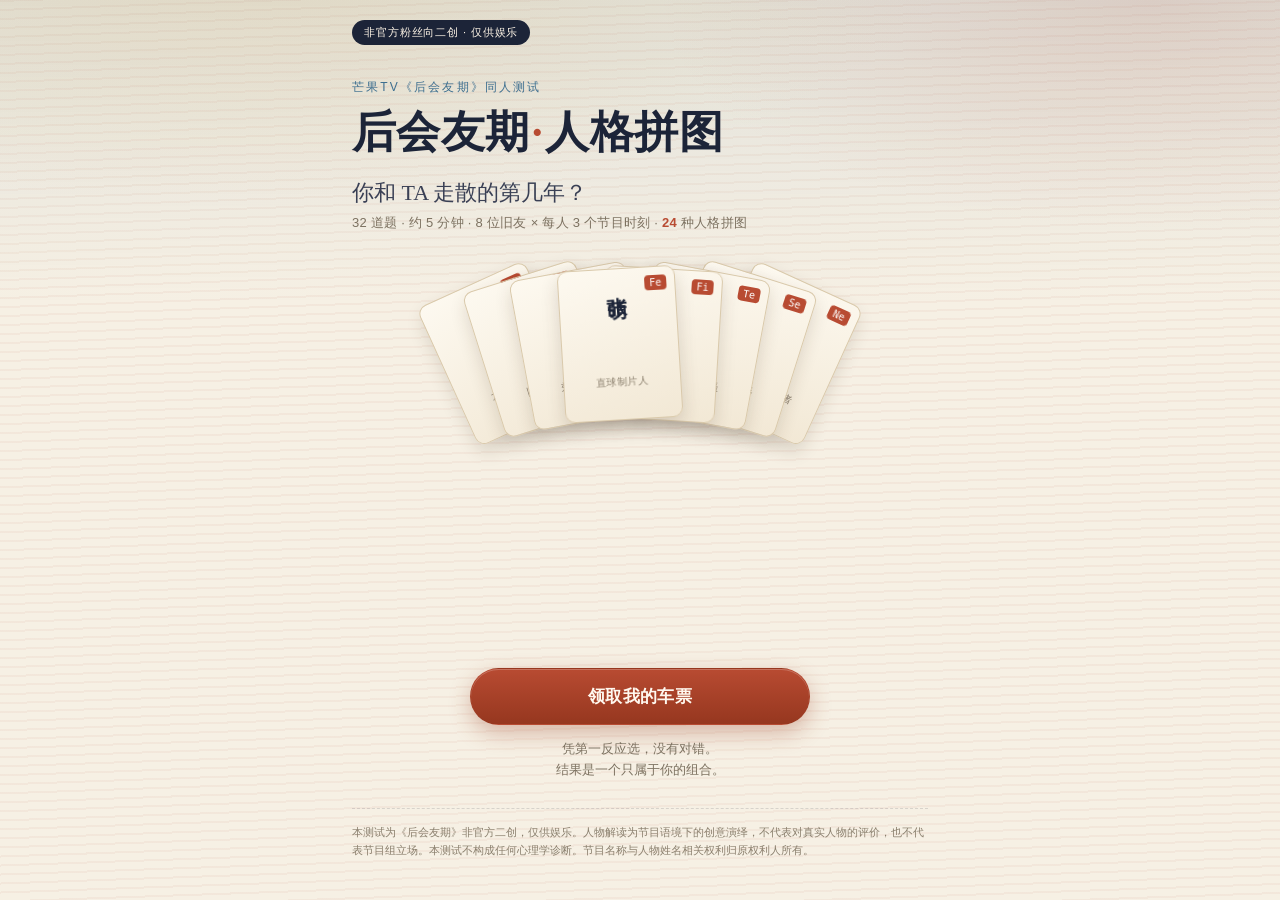
==== site/index.html @ d9848d62 "release: 后会友期 · 人格拼图（正式版）" ====
<!DOCTYPE html>
<html lang="zh-CN">
<head>
  <meta charset="utf-8">
  <meta name="viewport" content="width=device-width, initial-scale=1, viewport-fit=cover">
  <meta name="theme-color" content="#F6F0E4">
  <meta name="description" content="32 道题，测出你的《后会友期》人格拼图：一个人物 + 一个节目时间事件版本 + 一句本人台词。">
  <meta property="og:type" content="website">
  <meta property="og:title" content="后会友期 · 人格拼图">
  <meta property="og:description" content="32 道题，测出你的《后会友期》人格拼图：许飞「悬崖小屋版」、王子璇「露天烧烤版」……">
  <title>后会友期 · 人格拼图</title>
  <link rel="icon" href="favicon.svg" type="image/svg+xml">
  <link rel="stylesheet" href="style.css">
</head>
<body>
  <div id="app">

    <!-- ================= 封面 ================= -->
    <section id="screen-cover" class="screen is-active">
      <div class="cover-sky" aria-hidden="true"></div>
      <div class="cover-inner">
        <div class="topbar">
          <span class="tag">非官方粉丝向二创 · 仅供娱乐</span>
        </div>

        <header class="cover-header">
          <p class="kicker">芒果TV《后会友期》同人测试</p>
          <h1 class="cover-title">后会友期<span class="dot">·</span>人格拼图</h1>
          <p class="cover-hook">你和 TA 走散的第几年？</p>
          <p class="cover-sub">32 道题 · 约 5 分钟 · 8 位旧友 × 每人 3 个节目时刻 · <strong>24</strong> 种人格拼图</p>
        </header>

        <div class="ticket-fan" id="ticketFan" aria-label="8 位嘉宾人格位"></div>

        <div class="cover-actions">
          <button class="btn btn-primary btn-lg" id="btnStart">领取我的车票</button>
          <p class="cover-note">凭第一反应选，没有对错。<br>结果是一个只属于你的组合。</p>
        </div>

        <p class="disclaimer">本测试为《后会友期》非官方二创，仅供娱乐。人物解读为节目语境下的创意演绎，不代表对真实人物的评价，也不代表节目组立场。本测试不构成任何心理学诊断。节目名称与人物姓名相关权利归原权利人所有。</p>
      </div>
    </section>

    <!-- ================= 开场动画 ================= -->
    <section id="screen-intro" class="screen">
      <div class="intro-sky" aria-hidden="true"></div>
      <button class="btn btn-ghost btn-sm intro-skip" id="btnSkipIntro">跳过</button>
      <div class="intro-inner">
        <div class="intro-lines" id="introLines"></div>
        <p class="intro-foot" id="introFoot">凭第一反应作答 · 没有标准答案</p>
      </div>
    </section>

    <!-- ================= 答题 ================= -->
    <section id="screen-quiz" class="screen">
      <header class="quiz-top">
        <div class="quiz-meta">
          <span id="qIndex">第 1 / 32 题</span>
          <span id="qPart" class="quiz-part">第 1 天 · 检票上车</span>
        </div>
        <div class="train-progress">
          <div class="rail"><div class="rail-fill" id="railFill"></div></div>
          <div class="train" id="trainIcon" aria-hidden="true">▮▮</div>
          <div class="stations" id="stations"></div>
        </div>
        <p class="part-intro" id="partIntro"></p>
      </header>

      <main class="quiz-main">
        <h2 class="question-text" id="questionText"></h2>
        <div class="options" id="options"></div>
        <p class="choice-hint" id="choiceHint" aria-live="polite"></p>
      </main>

      <footer class="quiz-bottom">
        <button class="btn btn-ghost" id="btnBack">← 上一题</button>
        <span class="quiz-tip">A / B / C / D 也能选</span>
        <button class="btn btn-ghost" id="btnQuit">退出</button>
      </footer>
    </section>

    <!-- ================= 计算中 ================= -->
    <section id="screen-loading" class="screen">
      <div class="loading-inner">
        <div class="loading-window" aria-hidden="true">
          <div class="window-sky"></div>
          <div class="window-mountains"></div>
          <div class="window-train">▮▮▮</div>
        </div>
        <p class="loading-text" id="loadingText">正在回放你们那 18 天……</p>
        <div class="loading-dots" aria-hidden="true"><i></i><i></i><i></i></div>
      </div>
    </section>

    <!-- ================= 结果 ================= -->
    <section id="screen-result" class="screen">
      <div class="result-inner">
        <div class="topbar">
          <span class="tag">非官方二创 · 仅供娱乐</span>
          <button class="btn btn-ghost btn-sm" id="btnRestartTop">再测一次</button>
        </div>

        <!-- 1. 人格拼图（含台词） -->
        <article class="ticket" id="ticket">
          <div class="ticket-head">
            <span class="ticket-brand">后会友期 · 人格拼图</span>
            <span class="ticket-code" id="ticketCode">HHYQ-——-——</span>
          </div>
          <div class="ticket-main">
            <p class="ticket-label">你的人格拼图</p>
            <h1 class="ticket-combo" id="ticketCombo"></h1>
            <div class="quote-block" id="quoteBlock">
              <p class="quote-text" id="quoteText"></p>
              <p class="quote-meta" id="quoteMeta"></p>
              <p class="quote-note" id="quoteNote"></p>
            </div>
          </div>
          <div class="ticket-divider" aria-hidden="true"></div>
          <div class="ticket-stamp" id="ticketStamp" aria-hidden="true">已 检 票</div>
        </article>

        <!-- 2. 判词 -->
        <div class="verdict" id="verdict"></div>

        <!-- 3. 人物关系 -->
        <h3 class="section-title">人物关系 <span class="section-sub">照见你的盲区与松弛面</span></h3>
        <div class="relations" id="relations"></div>

        <!-- 4. 中间：本我位 / 关系位 / 社会位 -->
        <h3 class="section-title">你的三层拼图 <span class="section-sub">本我位 · 关系位 · 社会位</span></h3>
        <div class="cards" id="modules"></div>

        <!-- 5. 数据 -->
        <h3 class="section-title">你的数据 <span class="section-sub">八维 / 九型 / 关系行动</span></h3>
        <div class="charts">
          <div class="chart-card">
            <h4>心智能量雷达</h4>
            <div class="radar-wrap"><svg id="radar" viewBox="0 0 280 280" role="img" aria-label="八维雷达图"></svg></div>
            <p class="chart-note" id="radarNote"></p>
          </div>
          <div class="chart-card">
            <h4>九型动机</h4>
            <div class="bars" id="eneaBars"></div>
            <p class="chart-note" id="eneaNote"></p>
          </div>
          <div class="chart-card">
            <h4>关系行动</h4>
            <div class="bars" id="actBars"></div>
            <div class="repair-meter">
              <div class="repair-labels"><span>告别</span><span>修复</span></div>
              <div class="repair-track"><div class="repair-marker" id="repairMarker"></div></div>
              <p class="chart-note" id="repairNote"></p>
            </div>
          </div>
        </div>

        <!-- 6. 最后：结局预测 & 一句话 -->
        <h3 class="section-title">结局预测 <span class="section-sub">这段走散的关系，你会怎么收场</span></h3>
        <div class="ending" id="ending"></div>

        <div class="result-actions">
          <button class="btn btn-primary" id="btnCopy">复制我的结果</button>
          <button class="btn btn-ghost" id="btnRestart">再测一次</button>
        </div>
        <p class="copy-hint" id="copyHint" aria-live="polite"></p>

        <p class="disclaimer">本测试为《后会友期》非官方二创，仅供娱乐。人物解读为节目语境下的创意演绎，不代表对真实人物的评价，也不代表节目组立场。本测试不构成任何心理学诊断。节目名称与人物姓名相关权利归原权利人所有。</p>
      </div>
    </section>

  </div>

  <script src="data.js"></script>
  <script src="scoring.js"></script>
  <script src="app.js"></script>
</body>
</html>
---- site/style.css ----
/* ============================================================
   后会友期 · 人格拼图 —— 页面样式
   设计概念：高原列车 · 丹霞票根
   ============================================================ */
:root {
  --ink: #1c2438;
  --ink-soft: #3a4055;
  --paper: #f6f0e4;
  --paper-deep: #efe6d3;
  --card: #fbf7ec;
  --rust: #b84b32;
  --rust-deep: #96371f;
  --amber: #e3a63c;
  --sky: #3c6e8f;
  --moss: #2f7d6d;
  --slate: #6b7a8f;
  --dust: #c9bca6;
  --line: #d9c9ab;
  --shadow: 0 10px 30px rgba(56, 38, 20, 0.14);
  --radius: 14px;
  --font-serif: "Noto Serif SC", "Source Han Serif SC", "Songti SC", "STSong", serif;
  --font-sans: "Noto Sans SC", "Source Han Sans SC", "PingFang SC", "Microsoft YaHei", sans-serif;
  --font-mono: "DIN Alternate", "JetBrains Mono", "SFMono-Regular", Consolas, monospace;
}

* { box-sizing: border-box; }
html, body { margin: 0; padding: 0; }
body {
  background:
    radial-gradient(1200px 500px at 20% -10%, rgba(227, 166, 60, 0.18), transparent 60%),
    radial-gradient(900px 420px at 90% 0%, rgba(184, 75, 50, 0.14), transparent 55%),
    var(--paper);
  color: var(--ink);
  font-family: var(--font-sans);
  -webkit-font-smoothing: antialiased;
  text-rendering: optimizeLegibility;
}
body::before {
  content: "";
  position: fixed;
  inset: 0;
  pointer-events: none;
  opacity: 0.35;
  background-image: radial-gradient(rgba(28, 36, 56, 0.09) 0.6px, transparent 0.7px);
  background-size: 4px 4px;
  z-index: 0;
}
#app { position: relative; z-index: 1; min-height: 100vh; }

.screen { display: none; min-height: 100vh; }
.screen.is-active { display: block; animation: screenIn 0.32s ease both; }
@keyframes screenIn { from { opacity: 0; transform: translateY(8px); } to { opacity: 1; transform: none; } }

/* ---------- 通用组件 ---------- */
.btn {
  appearance: none;
  border: 1px solid transparent;
  border-radius: 999px;
  font-family: var(--font-sans);
  font-size: 15px;
  font-weight: 600;
  letter-spacing: 0.02em;
  padding: 12px 22px;
  cursor: pointer;
  transition: transform 0.14s ease, box-shadow 0.14s ease, background 0.14s ease;
  touch-action: manipulation;
}
.btn:active { transform: translateY(1px) scale(0.995); }
.btn-primary {
  background: linear-gradient(180deg, var(--rust), var(--rust-deep));
  color: #fff8ef;
  box-shadow: 0 8px 22px rgba(150, 55, 31, 0.32), inset 0 1px 0 rgba(255, 255, 255, 0.22);
}
.btn-primary:hover { box-shadow: 0 10px 26px rgba(150, 55, 31, 0.4); }
.btn-lg { font-size: 17px; padding: 16px 34px; }
.btn-ghost {
  background: transparent;
  color: var(--ink-soft);
  border-color: rgba(28, 36, 56, 0.18);
}
.btn-ghost:hover { background: rgba(28, 36, 56, 0.05); }
.btn-sm { padding: 7px 14px; font-size: 13px; }

.tag {
  display: inline-flex;
  align-items: center;
  gap: 6px;
  font-size: 11px;
  letter-spacing: 0.08em;
  color: #fff6e8;
  background: var(--ink);
  border-radius: 999px;
  padding: 5px 12px;
}
.tag-ghost { background: transparent; color: var(--ink-soft); border: 1px dashed var(--line); }
.topbar { display: flex; justify-content: space-between; align-items: center; gap: 10px; }

.disclaimer {
  font-size: 11px;
  line-height: 1.7;
  color: #8a7f6d;
  margin: 26px 0 0;
  padding-top: 14px;
  border-top: 1px dashed rgba(28, 36, 56, 0.14);
}

/* ============================================================
   封面
   ============================================================ */
.cover-inner {
  max-width: 560px;
  margin: 0 auto;
  padding: 20px 22px 40px;
  min-height: 100vh;
  display: flex;
  flex-direction: column;
}
.cover-sky {
  position: fixed;
  inset: 0;
  z-index: -1;
  background:
    linear-gradient(180deg, rgba(60, 110, 143, 0.10), transparent 34%),
    repeating-linear-gradient(178deg, rgba(184, 75, 50, 0.05) 0 2px, transparent 2px 9px);
  pointer-events: none;
}
.cover-header { margin-top: 34px; }
.kicker {
  font-size: 12px;
  letter-spacing: 0.18em;
  color: var(--sky);
  margin: 0 0 10px;
}
.cover-title {
  font-family: var(--font-serif);
  font-weight: 700;
  font-size: clamp(30px, 8.6vw, 44px);
  line-height: 1.22;
  margin: 0;
  letter-spacing: 0.01em;
}
.cover-title .dot { color: var(--rust); padding: 0 2px; }
.cover-hook {
  font-family: var(--font-serif);
  font-size: clamp(18px, 4.6vw, 22px);
  margin: 18px 0 6px;
  color: var(--ink-soft);
}
.cover-sub { font-size: 13px; color: #7c7160; margin: 0; letter-spacing: 0.02em; }
.cover-sub strong { color: var(--rust); }

.ticket-fan {
  position: relative;
  height: 176px;
  margin: 26px 0 8px;
  perspective: 900px;
}
.fan-card {
  position: absolute;
  left: 50%;
  top: 10px;
  width: 118px;
  height: 152px;
  margin-left: -59px;
  background: linear-gradient(165deg, #fdf9f0, #f2e8d5);
  border: 1px solid var(--line);
  border-radius: 10px;
  box-shadow: 0 8px 18px rgba(56, 38, 20, 0.16);
  padding: 12px 10px;
  transform-origin: 50% 120%;
  transition: transform 0.3s ease, box-shadow 0.3s ease;
}
.fan-card:hover { box-shadow: 0 14px 26px rgba(56, 38, 20, 0.24); z-index: 5; }
.fan-card .fan-name {
  font-family: var(--font-serif);
  font-size: 20px;
  font-weight: 700;
  letter-spacing: 0.08em;
  writing-mode: vertical-rl;
  height: 86px;
  margin: 0 auto;
}
.fan-card .fan-role { font-size: 10px; color: #8a7f6d; text-align: center; margin-top: 8px; letter-spacing: 0.06em; }
.fan-card .fan-fn {
  position: absolute;
  top: 8px;
  right: 8px;
  font-family: var(--font-mono);
  font-size: 10px;
  color: #fff;
  background: var(--rust);
  border-radius: 4px;
  padding: 2px 5px;
}
.cover-actions { margin-top: auto; padding-top: 24px; text-align: center; }
.cover-actions .btn-primary { width: 100%; max-width: 340px; }
.cover-note { font-size: 12.5px; line-height: 1.7; color: #7c7160; margin: 14px 0 0; }

/* ============================================================
   答题
   ============================================================ */
.quiz-top {
  position: sticky;
  top: 0;
  z-index: 20;
  background: rgba(246, 240, 228, 0.92);
  backdrop-filter: blur(8px);
  border-bottom: 1px solid rgba(28, 36, 56, 0.08);
  padding: 14px 20px 16px;
}
.quiz-meta { display: flex; justify-content: space-between; align-items: baseline; max-width: 560px; margin: 0 auto 10px; }
.quiz-meta #qIndex { font-family: var(--font-mono); font-size: 12px; letter-spacing: 0.06em; color: var(--ink-soft); }
.quiz-part { font-size: 12px; color: var(--rust); letter-spacing: 0.04em; }
.train-progress { position: relative; max-width: 560px; margin: 0 auto; padding-bottom: 16px; }
.rail { height: 3px; background: rgba(28, 36, 56, 0.12); border-radius: 3px; overflow: hidden; }
.rail-fill { height: 100%; width: 0%; background: linear-gradient(90deg, var(--amber), var(--rust)); transition: width 0.35s ease; }
.train {
  position: absolute;
  top: -9px;
  left: 0%;
  transform: translateX(-50%);
  font-family: var(--font-mono);
  font-size: 11px;
  color: var(--rust-deep);
  background: var(--paper);
  border: 1px solid var(--line);
  border-radius: 4px;
  padding: 1px 4px;
  transition: left 0.35s ease;
}
.stations { position: absolute; left: 0; right: 0; bottom: 0; display: flex; justify-content: space-between; }
.stations span { font-size: 9px; color: #9a8f7c; transform: translateX(-50%); white-space: nowrap; }
.stations span:first-child { transform: none; }
.stations span:last-child { transform: translateX(-100%); }

.quiz-main { max-width: 560px; margin: 0 auto; padding: 30px 22px 20px; }
.question-text {
  font-family: var(--font-serif);
  font-size: clamp(20px, 5.4vw, 25px);
  line-height: 1.62;
  font-weight: 700;
  margin: 0 0 24px;
  min-height: 84px;
}
.options { display: flex; flex-direction: column; gap: 12px; }
.option {
  display: flex;
  align-items: center;
  gap: 14px;
  width: 100%;
  text-align: left;
  background: var(--card);
  border: 1px solid var(--line);
  border-radius: 12px;
  padding: 15px 16px;
  cursor: pointer;
  font-family: var(--font-sans);
  font-size: 16px;
  line-height: 1.45;
  color: var(--ink);
  box-shadow: 0 2px 0 rgba(28, 36, 56, 0.05);
  transition: border-color 0.14s ease, background 0.14s ease, transform 0.14s ease;
  position: relative;
  overflow: hidden;
}
.option::before {
  content: "";
  position: absolute;
  left: 47px;
  top: 0;
  bottom: 0;
  border-left: 1px dashed rgba(28, 36, 56, 0.14);
}
.option:hover { border-color: var(--rust); background: #fdf8ec; transform: translateX(2px); }
.option .seat {
  flex: 0 0 auto;
  width: 30px;
  height: 30px;
  border-radius: 8px;
  background: var(--ink);
  color: #f7f0e0;
  font-family: var(--font-mono);
  font-size: 13px;
  display: grid;
  place-items: center;
}
.option.is-chosen { border-color: var(--rust); background: #fbf1e2; }
.option.is-chosen .seat { background: var(--rust); }

.quiz-bottom {
  display: flex;
  justify-content: space-between;
  align-items: center;
  gap: 10px;
  max-width: 560px;
  margin: 0 auto;
  padding: 10px 22px 34px;
}
.quiz-tip { font-size: 11px; color: #9a8f7c; letter-spacing: 0.04em; }

/* ============================================================
   计算中
   ============================================================ */
#screen-loading { display: none; }
#screen-loading.is-active { display: grid; place-items: center; min-height: 100vh; }
.loading-inner { text-align: center; padding: 24px; }
.loading-window {
  position: relative;
  width: min(320px, 78vw);
  height: 170px;
  margin: 0 auto;
  border-radius: 14px 14px 6px 6px;
  border: 2px solid var(--ink);
  background: linear-gradient(180deg, #dbe7ea, #f4e5c8 62%, #e8c9a2);
  overflow: hidden;
  box-shadow: var(--shadow);
}
.window-sky { position: absolute; inset: 0; background: repeating-linear-gradient(176deg, rgba(184,75,50,.16) 0 3px, transparent 3px 12px); }
.window-mountains {
  position: absolute;
  left: -10%;
  right: -10%;
  bottom: 34px;
  height: 70px;
  background: linear-gradient(180deg, var(--rust-deep), #a8502f);
  clip-path: polygon(0 100%, 12% 44%, 22% 66%, 34% 26%, 46% 58%, 58% 34%, 70% 62%, 82% 40%, 100% 100%);
  opacity: 0.85;
}
.window-train {
  position: absolute;
  bottom: 26px;
  left: -40px;
  font-family: var(--font-mono);
  color: var(--ink);
  letter-spacing: -2px;
  animation: trainMove 2.2s linear infinite;
}
@keyframes trainMove { from { transform: translateX(0); } to { transform: translateX(calc(min(320px, 78vw) + 120px)); } }
.loading-text { font-family: var(--font-serif); font-size: 17px; margin: 26px 0 12px; color: var(--ink-soft); }
.loading-dots { display: flex; gap: 6px; justify-content: center; }
.loading-dots i { width: 6px; height: 6px; border-radius: 50%; background: var(--rust); animation: blink 1.1s infinite; }
.loading-dots i:nth-child(2) { animation-delay: 0.18s; }
.loading-dots i:nth-child(3) { animation-delay: 0.36s; }
@keyframes blink { 0%, 100% { opacity: 0.25; } 50% { opacity: 1; } }

/* ============================================================
   结果 · 票根
   ============================================================ */
.result-inner { max-width: 560px; margin: 0 auto; padding: 18px 20px 46px; }
.ticket {
  position: relative;
  background:
    radial-gradient(180px 120px at 85% 12%, rgba(227, 166, 60, 0.18), transparent 70%),
    linear-gradient(170deg, #fdf9ef, #f3e8d3);
  border: 1px solid #d6c4a4;
  border-radius: var(--radius);
  box-shadow: var(--shadow);
  padding: 20px 20px 18px;
  margin-top: 16px;
  overflow: hidden;
}
.ticket::before, .ticket::after {
  content: "";
  position: absolute;
  width: 22px;
  height: 22px;
  border-radius: 50%;
  background: var(--paper);
  border: 1px solid #d8c6a6;
  top: 50%;
  transform: translateY(-50%);
}
.ticket::before { left: -12px; }
.ticket::after { right: -12px; }
.ticket-head { display: flex; justify-content: space-between; align-items: center; gap: 8px; }
.ticket-brand { font-size: 11px; letter-spacing: 0.14em; color: #8a7f6d; }
.ticket-code { font-family: var(--font-mono); font-size: 10px; color: var(--rust-deep); letter-spacing: 0.02em; }
.ticket-main { padding: 14px 0 6px; text-align: left; }
.ticket-label { font-size: 10px; letter-spacing: 0.22em; color: var(--rust); margin: 0 0 8px; }
.ticket-combo {
  font-family: var(--font-serif);
  font-size: clamp(25px, 7.2vw, 34px);
  line-height: 1.32;
  font-weight: 700;
  margin: 0;
  letter-spacing: 0.01em;
}
.ticket-combo .seg-dot { color: var(--rust); padding: 0 6px; font-weight: 400; }
.ticket-segments { display: flex; flex-wrap: wrap; gap: 8px; margin-top: 12px; }
.seg-chip {
  font-size: 11px;
  color: var(--ink-soft);
  background: rgba(28, 36, 56, 0.05);
  border: 1px dashed rgba(28, 36, 56, 0.18);
  border-radius: 999px;
  padding: 4px 10px;
}
.seg-chip b { color: var(--rust-deep); font-weight: 600; }
.ticket-divider { border-top: 1px dashed rgba(28, 36, 56, 0.28); margin: 14px 0 12px; }
.ticket-foot { display: flex; gap: 18px; }
.ticket-foot > div { display: flex; flex-direction: column; gap: 3px; }
.ticket-foot .muted { font-size: 9px; letter-spacing: 0.18em; color: #9a8f7c; }
.ticket-foot strong { font-family: var(--font-mono); font-size: 12px; color: var(--ink); }
.ticket-stamp {
  position: absolute;
  right: 20px;
  top: 38%;
  transform: rotate(-14deg);
  font-family: var(--font-serif);
  font-size: 15px;
  letter-spacing: 0.32em;
  color: rgba(184, 75, 50, 0.72);
  border: 2px solid rgba(184, 75, 50, 0.55);
  border-radius: 50%;
  padding: 16px 10px;
  width: 92px;
  height: 92px;
  display: grid;
  place-items: center;
  text-align: center;
  opacity: 0.9;
  animation: stampIn 0.5s ease 0.25s both;
}
@keyframes stampIn { from { opacity: 0; transform: rotate(-14deg) scale(1.5); } to { opacity: 0.9; transform: rotate(-14deg) scale(1); } }

.verdict {
  margin: 22px 2px 6px;
  padding: 18px 18px;
  background: var(--card);
  border: 1px solid var(--line);
  border-left: 4px solid var(--rust);
  border-radius: 10px;
  font-family: var(--font-serif);
  font-size: 15px;
  line-height: 2;
  color: var(--ink-soft);
}
.verdict strong { color: var(--rust-deep); }

.tabs { display: flex; gap: 8px; margin: 24px 0 12px; overflow-x: auto; padding-bottom: 2px; }
.tab {
  flex: 0 0 auto;
  border: 1px solid var(--line);
  background: transparent;
  color: var(--ink-soft);
  border-radius: 999px;
  padding: 8px 14px;
  font-size: 13px;
  cursor: pointer;
  font-family: var(--font-sans);
}
.tab.is-active { background: var(--ink); color: #f7f0e0; border-color: var(--ink); }
.cards { display: flex; flex-direction: column; gap: 12px; }
.card {
  background: var(--card);
  border: 1px solid var(--line);
  border-radius: 12px;
  padding: 16px 16px 14px;
}
.card h4 { margin: 0 0 4px; font-family: var(--font-serif); font-size: 19px; }
.card .card-sub { font-size: 11px; color: var(--rust); letter-spacing: 0.1em; margin: 0 0 10px; }
.card p { margin: 0 0 8px; font-size: 13.5px; line-height: 1.8; color: var(--ink-soft); }
.card p:last-child { margin-bottom: 0; }
.card .quote { font-family: var(--font-serif); color: var(--ink); background: rgba(227, 166, 60, 0.12); border-radius: 8px; padding: 8px 10px; font-size: 13px; }

.section-title {
  font-family: var(--font-serif);
  font-size: 20px;
  margin: 30px 0 12px;
  display: flex;
  align-items: baseline;
  gap: 10px;
}
.section-sub { font-family: var(--font-sans); font-size: 11px; color: #9a8f7c; font-weight: 400; letter-spacing: 0.04em; }

.charts { display: flex; flex-direction: column; gap: 12px; }
.chart-card { background: var(--card); border: 1px solid var(--line); border-radius: 12px; padding: 16px; }
.chart-card h4 { margin: 0 0 10px; font-size: 13px; letter-spacing: 0.08em; color: var(--ink-soft); font-weight: 600; }
.radar-wrap { display: flex; justify-content: center; }
#radar { width: 100%; max-width: 300px; height: auto; }
.chart-note { font-size: 11.5px; line-height: 1.7; color: #8a7f6d; margin: 10px 0 0; }

.bars { display: flex; flex-direction: column; gap: 7px; }
.bar-row { display: grid; grid-template-columns: 78px 1fr 34px; align-items: center; gap: 8px; }
.bar-label { font-size: 11px; color: var(--ink-soft); white-space: nowrap; overflow: hidden; text-overflow: ellipsis; }
.bar-track { height: 8px; border-radius: 6px; background: rgba(28, 36, 56, 0.08); overflow: hidden; }
.bar-fill { height: 100%; width: 0; border-radius: 6px; background: linear-gradient(90deg, var(--amber), var(--rust)); transition: width 0.7s ease; }
.bar-row.is-main .bar-label { color: var(--rust-deep); font-weight: 600; }
.bar-row.is-main .bar-fill { background: linear-gradient(90deg, var(--rust), var(--rust-deep)); }
.bar-value { font-family: var(--font-mono); font-size: 10px; color: #9a8f7c; text-align: right; }

.repair-meter { margin-top: 14px; }
.repair-labels { display: flex; justify-content: space-between; font-size: 10px; color: #9a8f7c; letter-spacing: 0.12em; }
.repair-track { position: relative; height: 8px; border-radius: 6px; background: linear-gradient(90deg, var(--slate), #cfc6b6 48%, #cfc6b6 52%, var(--moss)); margin-top: 6px; }
.repair-marker {
  position: absolute;
  top: -5px;
  left: 50%;
  width: 18px;
  height: 18px;
  border-radius: 50%;
  background: var(--card);
  border: 3px solid var(--ink);
  transform: translateX(-50%);
  transition: left 0.7s ease;
}

.relations { display: flex; flex-direction: column; gap: 12px; }
.relation-card { display: flex; gap: 12px; background: var(--card); border: 1px solid var(--line); border-radius: 12px; padding: 14px; }
.relation-seat {
  flex: 0 0 auto;
  width: 46px;
  height: 46px;
  border-radius: 50%;
  background: var(--ink);
  color: #f7f0e0;
  display: grid;
  place-items: center;
  font-family: var(--font-serif);
  font-size: 17px;
}
.relation-body h4 { margin: 0 0 2px; font-size: 15px; }
.relation-body .relation-tag { font-size: 10px; color: var(--rust); letter-spacing: 0.1em; margin: 0 0 6px; }
.relation-body p { margin: 0; font-size: 12.5px; line-height: 1.7; color: var(--ink-soft); }

.ending { background: var(--card); border: 1px solid var(--line); border-radius: 12px; padding: 16px; }
.ending .ending-tag { display: inline-block; font-size: 10px; letter-spacing: 0.16em; padding: 3px 10px; border-radius: 999px; margin-bottom: 10px; }
.ending .ending-tag.repair { background: rgba(47, 125, 109, 0.14); color: var(--moss); }
.ending .ending-tag.leave { background: rgba(107, 122, 143, 0.16); color: var(--slate); }
.ending p { font-family: var(--font-serif); font-size: 14px; line-height: 1.95; color: var(--ink-soft); margin: 0 0 10px; }
.ending .ending-line { background: rgba(227, 166, 60, 0.14); border-radius: 8px; padding: 10px 12px; font-size: 13px; color: var(--ink); }
.ending .ending-line small { display: block; color: #9a8f7c; font-size: 10px; margin-bottom: 4px; letter-spacing: 0.08em; }

.result-actions { display: flex; gap: 10px; margin-top: 24px; }
.result-actions .btn { flex: 1; }
.copy-hint { min-height: 18px; font-size: 12px; color: var(--moss); margin: 8px 0 0; text-align: center; }

/* ---------- 响应式 ---------- */
@media (min-width: 720px) {
  .result-inner, .cover-inner { max-width: 620px; }
  .charts { display: grid; grid-template-columns: 1fr 1fr; }
  .charts .chart-card:first-child { grid-column: 1 / -1; }
}
@media (max-width: 360px) {
  .option { font-size: 15px; padding: 13px 12px; }
  .question-text { min-height: 70px; }
}

/* ---------- 动效降级 ---------- */
@media (prefers-reduced-motion: reduce) {
  *, *::before, *::after {
    animation-duration: 0.01ms !important;
    animation-iteration-count: 1 !important;
    transition-duration: 0.01ms !important;
  }
}

/* ============================================================
   v2 追加样式：开场动画 / 票根台词 / 三层拼图 / 姿态
   ============================================================ */
.ticket-combo { font-size: clamp(22px, 6.4vw, 30px); word-break: keep-all; }

.quote-block {
  margin-top: 16px;
  padding: 14px 14px 12px;
  background: rgba(227, 166, 60, 0.1);
  border-left: 3px solid var(--amber);
  border-radius: 8px;
}
.quote-text {
  font-family: var(--font-serif);
  font-size: 15px;
  line-height: 1.85;
  color: var(--ink);
  margin: 0 0 8px;
}
.quote-meta { font-size: 10.5px; color: #8a7f6d; margin: 0; letter-spacing: 0.02em; }
.quote-note { font-size: 10px; color: #a08a63; margin: 6px 0 0; line-height: 1.6; }

.part-intro {
  max-width: 560px;
  margin: 10px auto 0;
  font-family: var(--font-serif);
  font-size: 12.5px;
  color: #9a7a4e;
  letter-spacing: 0.02em;
  text-align: center;
  min-height: 18px;
}

/* ---------- 开场动画 ---------- */
#screen-intro { background: #141a2a; overflow: hidden; }
#screen-intro.is-active { display: block; }
.intro-sky {
  position: fixed;
  inset: 0;
  background:
    radial-gradient(900px 420px at 70% -10%, rgba(227, 166, 60, 0.22), transparent 60%),
    radial-gradient(700px 380px at 10% 110%, rgba(184, 75, 50, 0.4), transparent 60%),
    linear-gradient(180deg, #101726 0%, #1c2438 55%, #3a2a26 100%);
  z-index: 0;
}
.intro-skip {
  position: fixed;
  top: 18px;
  right: 18px;
  z-index: 5;
  color: rgba(255, 246, 232, 0.82);
  border-color: rgba(255, 246, 232, 0.28);
}
.intro-skip:hover { background: rgba(255, 246, 232, 0.08); }
.intro-inner {
  position: relative;
  z-index: 2;
  min-height: 100vh;
  display: flex;
  flex-direction: column;
  justify-content: center;
  padding: 74px 30px 60px;
  max-width: 520px;
  margin: 0 auto;
}
.intro-lines { display: flex; flex-direction: column; gap: 20px; }
.intro-line {
  font-family: var(--font-serif);
  font-size: clamp(18px, 4.8vw, 22px);
  line-height: 1.7;
  color: #f6edd9;
  margin: 0;
  opacity: 0;
  transform: translateY(10px);
  transition: opacity 0.7s ease, transform 0.7s ease;
}
.intro-line.is-visible { opacity: 1; transform: none; }
.intro-line.is-soft { opacity: 0.78; }
.intro-foot {
  margin-top: 44px;
  font-size: 11px;
  letter-spacing: 0.18em;
  color: rgba(246, 237, 217, 0.42);
}

/* ---------- 结局姿态 ---------- */
.ending-tag.wobble { background: rgba(227, 166, 60, 0.18); color: #a8761f; }

/* ---------- 关系位卡片里的高光/风险行 ---------- */
.card p + p { margin-top: 4px; }

/* ---------- 答题确认 & 防连点 ---------- */
.choice-hint {
  min-height: 20px;
  margin: 12px 2px 0;
  font-size: 12px;
  color: var(--moss);
  letter-spacing: 0.02em;
}
.option.is-chosen::after {
  content: "✓";
  position: absolute;
  right: 15px;
  top: 50%;
  transform: translateY(-50%);
  width: 22px;
  height: 22px;
  border-radius: 50%;
  background: var(--moss);
  color: #fff;
  font-size: 13px;
  line-height: 22px;
  text-align: center;
}
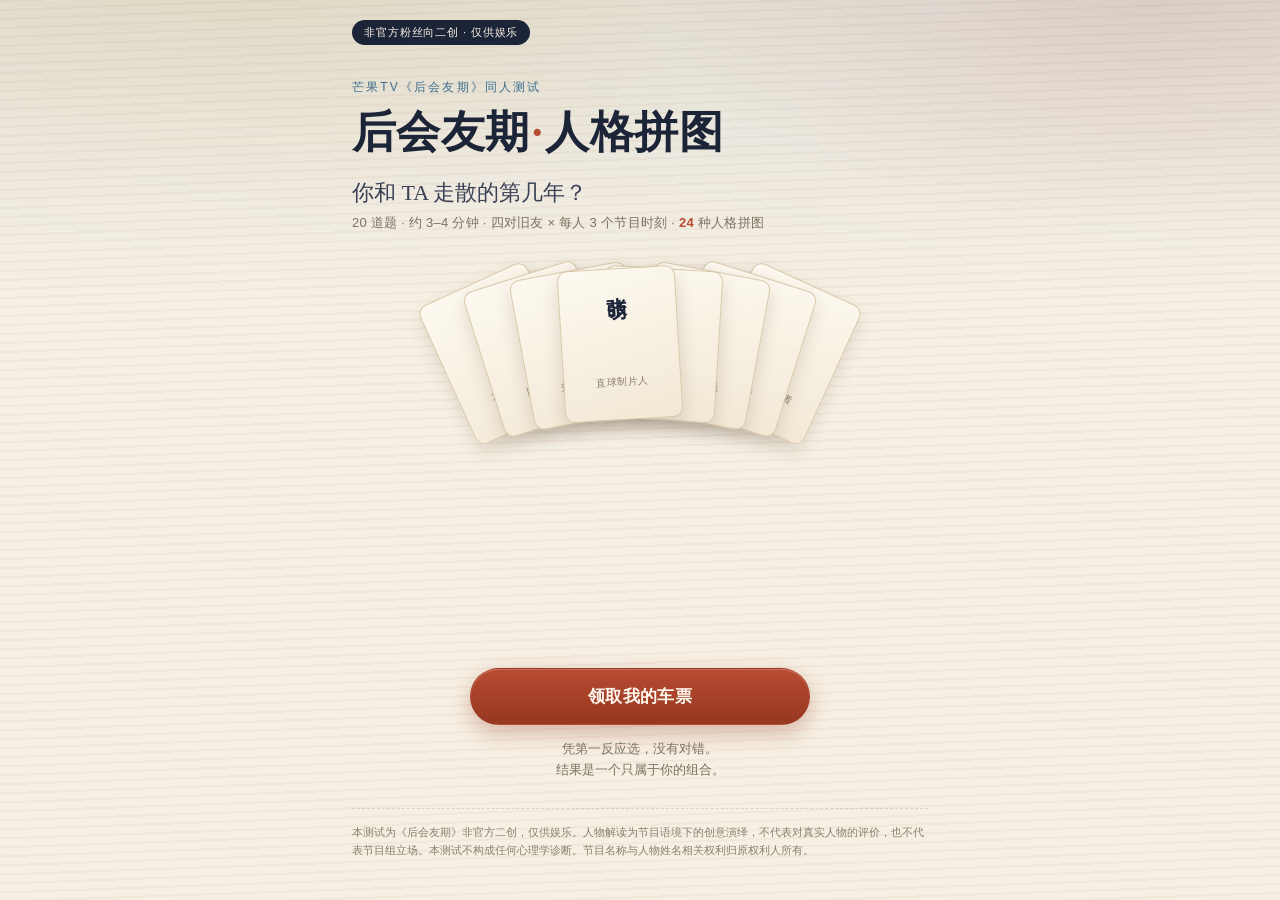
==== commit 35c40a24: "release: 后会友期 · 人格拼图（正式版）" ====
--- a/site/index.html
+++ b/site/index.html
@@ -4,10 +4,10 @@
   <meta charset="utf-8">
   <meta name="viewport" content="width=device-width, initial-scale=1, viewport-fit=cover">
   <meta name="theme-color" content="#F6F0E4">
-  <meta name="description" content="32 道题，测出你的《后会友期》人格拼图：一个人物 + 一个节目时间事件版本 + 一句本人台词。">
+  <meta name="description" content="20 道题，测出你的《后会友期》人格拼图：一个人物 + 一个节目时间事件版本 + 一句本人台词。">
   <meta property="og:type" content="website">
   <meta property="og:title" content="后会友期 · 人格拼图">
-  <meta property="og:description" content="32 道题，测出你的《后会友期》人格拼图：许飞「悬崖小屋版」、王子璇「露天烧烤版」……">
+  <meta property="og:description" content="20 道题，测出你的《后会友期》人格拼图：许飞「悬崖小屋版」、王子璇「露天烧烤版」……">
   <title>后会友期 · 人格拼图</title>
   <link rel="icon" href="favicon.svg" type="image/svg+xml">
   <link rel="stylesheet" href="style.css">
@@ -27,7 +27,7 @@
           <p class="kicker">芒果TV《后会友期》同人测试</p>
           <h1 class="cover-title">后会友期<span class="dot">·</span>人格拼图</h1>
           <p class="cover-hook">你和 TA 走散的第几年？</p>
-          <p class="cover-sub">32 道题 · 约 5 分钟 · 8 位旧友 × 每人 3 个节目时刻 · <strong>24</strong> 种人格拼图</p>
+          <p class="cover-sub">20 道题 · 约 3–4 分钟 · 四对旧友 × 每人 3 个节目时刻 · <strong>24</strong> 种人格拼图</p>
         </header>
 
         <div class="ticket-fan" id="ticketFan" aria-label="8 位嘉宾人格位"></div>
@@ -55,7 +55,7 @@
     <section id="screen-quiz" class="screen">
       <header class="quiz-top">
         <div class="quiz-meta">
-          <span id="qIndex">第 1 / 32 题</span>
+          <span id="qIndex">第 1 / 20 题</span>
           <span id="qPart" class="quiz-part">第 1 天 · 检票上车</span>
         </div>
         <div class="train-progress">
@@ -111,8 +111,6 @@
             <h1 class="ticket-combo" id="ticketCombo"></h1>
             <div class="quote-block" id="quoteBlock">
               <p class="quote-text" id="quoteText"></p>
-              <p class="quote-meta" id="quoteMeta"></p>
-              <p class="quote-note" id="quoteNote"></p>
             </div>
           </div>
           <div class="ticket-divider" aria-hidden="true"></div>
@@ -126,35 +124,7 @@
         <h3 class="section-title">人物关系 <span class="section-sub">照见你的盲区与松弛面</span></h3>
         <div class="relations" id="relations"></div>
 
-        <!-- 4. 中间：本我位 / 关系位 / 社会位 -->
-        <h3 class="section-title">你的三层拼图 <span class="section-sub">本我位 · 关系位 · 社会位</span></h3>
-        <div class="cards" id="modules"></div>
-
-        <!-- 5. 数据 -->
-        <h3 class="section-title">你的数据 <span class="section-sub">八维 / 九型 / 关系行动</span></h3>
-        <div class="charts">
-          <div class="chart-card">
-            <h4>心智能量雷达</h4>
-            <div class="radar-wrap"><svg id="radar" viewBox="0 0 280 280" role="img" aria-label="八维雷达图"></svg></div>
-            <p class="chart-note" id="radarNote"></p>
-          </div>
-          <div class="chart-card">
-            <h4>九型动机</h4>
-            <div class="bars" id="eneaBars"></div>
-            <p class="chart-note" id="eneaNote"></p>
-          </div>
-          <div class="chart-card">
-            <h4>关系行动</h4>
-            <div class="bars" id="actBars"></div>
-            <div class="repair-meter">
-              <div class="repair-labels"><span>告别</span><span>修复</span></div>
-              <div class="repair-track"><div class="repair-marker" id="repairMarker"></div></div>
-              <p class="chart-note" id="repairNote"></p>
-            </div>
-          </div>
-        </div>
-
-        <!-- 6. 最后：结局预测 & 一句话 -->
+        <!-- 4. 最后：结局预测 & 一句话 -->
         <h3 class="section-title">结局预测 <span class="section-sub">这段走散的关系，你会怎么收场</span></h3>
         <div class="ending" id="ending"></div>
 
